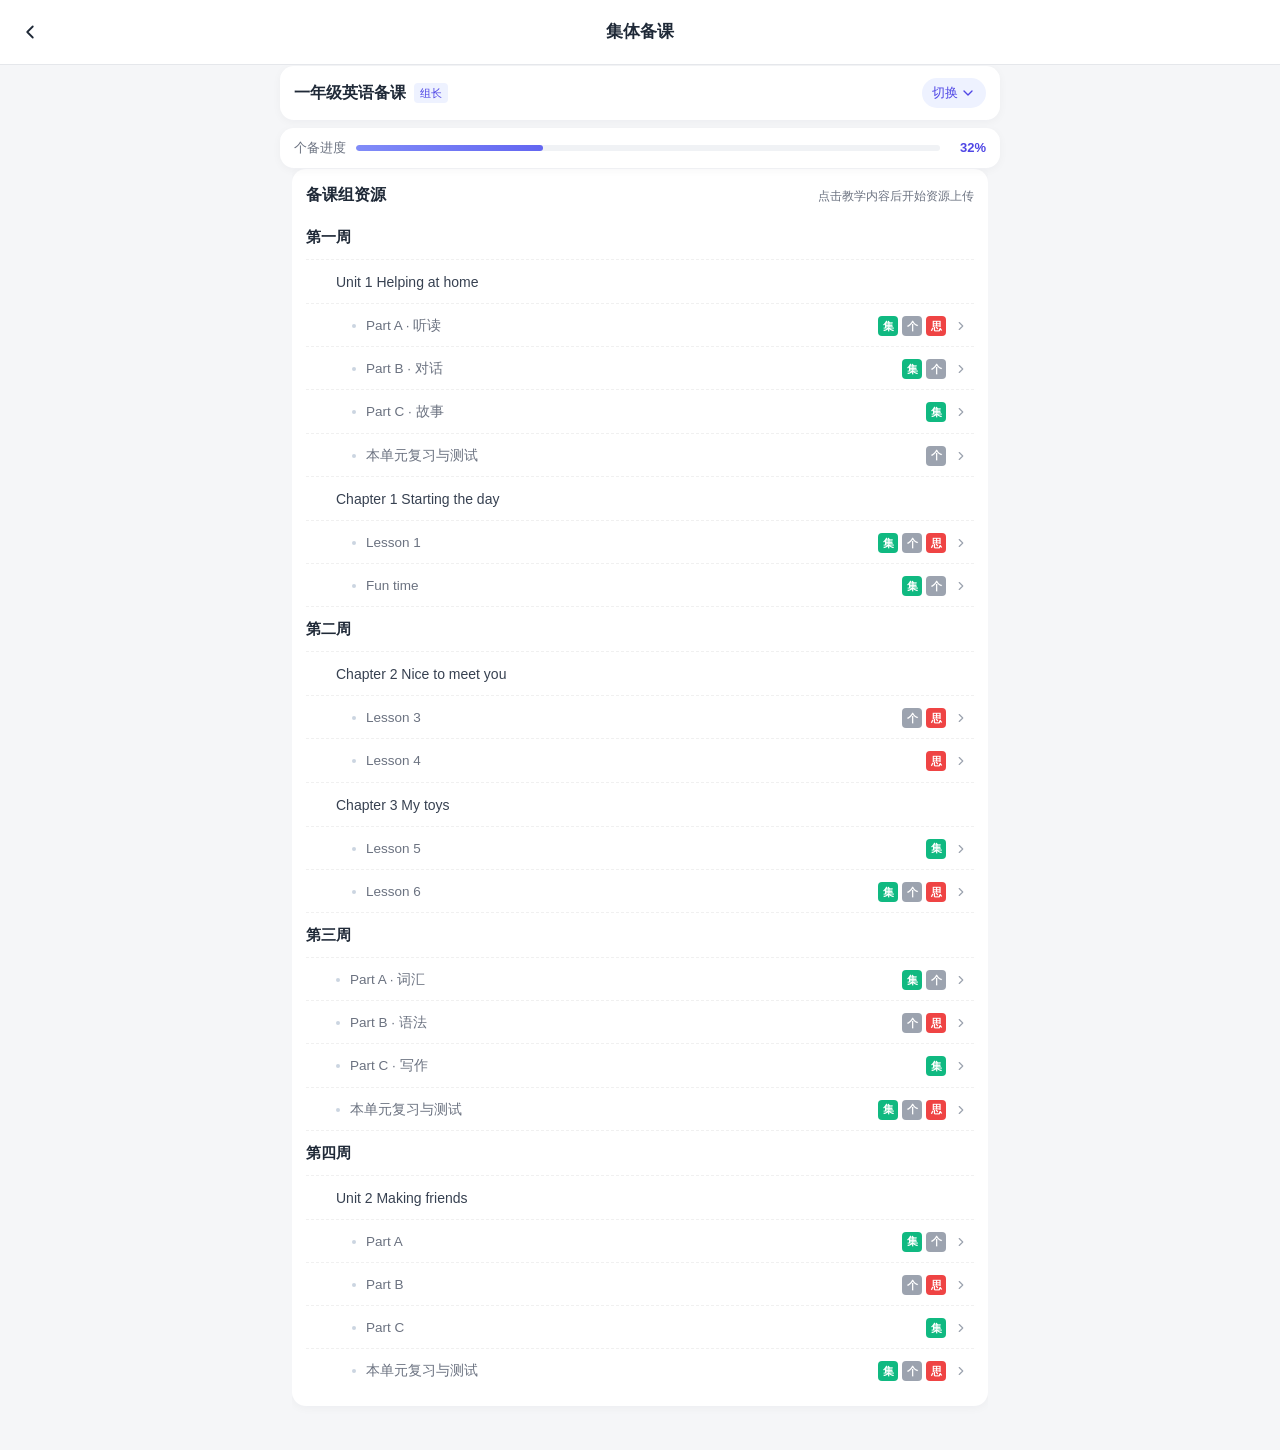
==== index.html @ 4427fc51 "集体备课 H5 端原型 - 完成核心功能" ====
<!DOCTYPE html>
<html lang="zh-CN">
<head>
  <meta charset="UTF-8" />
  <meta name="viewport" content="width=device-width, initial-scale=1.0, maximum-scale=1.0, user-scalable=no, viewport-fit=cover" />
  <meta name="theme-color" content="#4f46e5" />
  <title>集体备课</title>
  <link rel="stylesheet" href="styles.css" />
</head>
<body class="page-home">

  <!-- 顶部导航 -->
  <header class="app-header">
    <button class="icon-btn" id="btnBack" aria-label="返回">
      <svg viewBox="0 0 24 24" width="22" height="22"><path d="M15 18l-6-6 6-6" fill="none" stroke="currentColor" stroke-width="2" stroke-linecap="round" stroke-linejoin="round"/></svg>
    </button>
    <h1 class="header-title">集体备课</h1>
    <span class="icon-btn placeholder"></span>
  </header>

  <!-- 主体 -->
    <!-- 固定：备课组行 -->
  <section class="group-row-fixed" id="groupRow">
    <div class="group-row-inner">
      <div class="group-name-wrap">
        <span class="group-name" id="groupName">一年级英语备课</span>
        <span class="group-leader" id="groupLeader">组长</span>
      </div>
      <button class="group-switcher" id="btnGroupSwitcher">
        <span class="switcher-text">切换</span>
        <svg viewBox="0 0 24 24" width="16" height="16"><path d="M6 9l6 6 6-6" fill="none" stroke="currentColor" stroke-width="2" stroke-linecap="round" stroke-linejoin="round"/></svg>
      </button>
    </div>
    <!-- 个备进度 -->
    <div class="group-progress">
      <span class="progress-label">个备进度</span>
      <div class="progress-bar">
        <div class="progress-fill" id="progressFill" style="width: 32%"></div>
      </div>
      <span class="progress-text" id="progressText">32%</span>
    </div>
  </section>

  <!-- 主体：可滚动的目录区域 -->
  <main class="app-main">
    <div class="tree-scroll-area">
      <!-- 备课组资源区块 -->
      <section class="content-card">
        <div class="section-head">
          <h2 class="section-title">备课组资源</h2>
          <p class="section-tip">点击教学内容后开始资源上传</p>
        </div>

        <!-- 教学内容目录树（默认全部展开） -->
        <div class="tree-list" id="treeList">
          <!-- JS 渲染 -->
        </div>
      </section>
    </div>
  </main>

  <!-- 备课组切换弹层 -->
  <div class="modal" id="modalGroup" aria-hidden="true">
    <div class="modal-mask"></div>
    <div class="modal-sheet">
      <div class="modal-head">
        <h3>切换备课组</h3>
        <button class="icon-btn" data-close>
          <svg viewBox="0 0 24 24" width="20" height="20"><path d="M6 6l12 12M18 6L6 18" fill="none" stroke="currentColor" stroke-width="2" stroke-linecap="round"/></svg>
        </button>
      </div>
      <div class="modal-body" id="groupList">
        <!-- JS 渲染 -->
      </div>
    </div>
  </div>

  <script src="data.js"></script>
  <script src="app.js"></script>
</body>
</html>
---- styles.css ----
/* ============================================================
 *  集体备课 · H5 原型（两页：主页 + 详情页）
 *  设计基调：浅灰底 + 紫色主色 + 浅色标签
 * ============================================================ */

/* ---------- 基础变量 ---------- */
:root {
  --brand: #6366f1;
  --brand-deep: #4f46e5;
  --brand-light: #eef2ff;

  --text-main: #1f2937;
  --text-sub: #6b7280;
  --text-light: #9ca3af;

  --bg: #f5f6f8;
  --card: #ffffff;
  --border: #e5e7eb;

  --status-gray: #9ca3af;
  --status-green: #10b981;
  --status-red: #ef4444;

  --radius-lg: 14px;
  --radius-md: 10px;
  --radius-sm: 6px;

  --shadow-card: 0 2px 10px rgba(17, 24, 39, 0.04);
  --shadow-sheet: 0 -8px 24px rgba(17, 24, 39, 0.08);
}

* { box-sizing: border-box; -webkit-tap-highlight-color: transparent; }

html, body {
  margin: 0;
  padding: 0;
  background: var(--bg);
  color: var(--text-main);
  font-family: -apple-system, BlinkMacSystemFont, "PingFang SC", "Helvetica Neue", "Microsoft YaHei", sans-serif;
  font-size: 15px;
  line-height: 1.5;
  -webkit-font-smoothing: antialiased;
}

button { font-family: inherit; cursor: pointer; border: none; background: none; }
a { color: inherit; text-decoration: none; }
h1, h2, h3 { margin: 0; font-weight: 600; }

/* ---------- 顶部导航 ---------- */
.app-header {
  position: sticky;
  top: 0;
  z-index: 50;
  display: flex;
  align-items: center;
  justify-content: space-between;
  padding: 14px 12px;
  background: #fff;
  border-bottom: 1px solid var(--border);
}
.header-title {
  flex: 1;
  text-align: center;
  font-size: 17px;
  color: var(--text-main);
  font-weight: 600;
}
.icon-btn {
  display: inline-flex;
  align-items: center;
  justify-content: center;
  width: 36px;
  height: 36px;
  border-radius: 8px;
  color: var(--text-main);
}
.icon-btn.placeholder { visibility: hidden; }
.icon-btn:active { background: #f3f4f6; }

/* ---------- 主体 ---------- */
.page-home {
  display: block;
  min-height: 100vh;
}
.app-header {
  flex-shrink: 0;
}
.app-main {
  display: flex;
  flex-direction: column;
  padding: 12px;
  padding-top: 104px;
  max-width: 720px;
  margin: 0 auto;
  width: 100%;
  min-height: 0;
}

/* 固定的备课组行 */
.group-row-fixed {
  position: fixed;
  left: 0;
  right: 0;
  top: 56px;
  z-index: 10;
  padding: 10px 12px;
}
.group-row-inner {
  max-width: 720px;
  margin: 0 auto;
  display: flex;
  align-items: center;
  justify-content: space-between;
  background: var(--card);
  border-radius: var(--radius-lg);
  padding: 12px 14px;
  box-shadow: var(--shadow-card);
}
.group-progress {
  max-width: 720px;
  margin: 8px auto 0;
  display: flex;
  align-items: center;
  gap: 10px;
  padding: 10px 14px;
  background: var(--card);
  border-radius: var(--radius-lg);
  box-shadow: var(--shadow-card);
}
.group-name-wrap {
  display: flex;
  align-items: center;
  gap: 8px;
  flex: 1;
  min-width: 0;
}
.group-name {
  font-size: 16px;
  font-weight: 600;
  color: var(--text-main);
  overflow: hidden;
  text-overflow: ellipsis;
  white-space: nowrap;
}
.group-leader {
  display: inline-block;
  padding: 2px 6px;
  border-radius: 4px;
  background: var(--brand-light);
  color: var(--brand-deep);
  font-size: 11px;
  flex-shrink: 0;
}
.group-leader.hide { display: none; }
.group-switcher {
  display: inline-flex;
  align-items: center;
  gap: 2px;
  padding: 6px 10px;
  background: var(--brand-light);
  color: var(--brand-deep);
  border-radius: 20px;
  font-size: 13px;
  flex-shrink: 0;
}
.group-switcher:active { opacity: 0.7; }

/* 目录滚动区 */
.tree-scroll-area {
  overflow-y: auto;
  padding-bottom: 20px;
  -webkit-overflow-scrolling: touch;
}

/* ---------- 备课组资源卡片 ---------- */
.content-card {
  background: var(--card);
  border-radius: var(--radius-lg);
  padding: 14px;
  box-shadow: var(--shadow-card);
  margin-bottom: 12px;
}
.section-head {
  display: flex;
  align-items: baseline;
  justify-content: space-between;
  margin-bottom: 10px;
}
.section-title {
  font-size: 16px;
  font-weight: 600;
  color: var(--text-main);
}
.section-tip {
  margin: 0;
  font-size: 12px;
  color: var(--text-sub);
}

/* ---------- 目录树（默认展开） ---------- */
.tree-list {
  display: flex;
  flex-direction: column;
  gap: 2px;
}
.tree-row {
  display: flex;
  align-items: center;
  justify-content: space-between;
  padding: 10px 6px 10px 0;
  border-bottom: 1px dashed #f0f0f0;
  gap: 8px;
}
.tree-row:last-child { border-bottom: none; }
.tree-row.leaf { cursor: pointer; }
.tree-row.leaf:active { background: #fafafa; }

.tree-left {
  flex: 1;
  display: flex;
  align-items: center;
  min-width: 0;
}
.tree-indent {
  width: 14px;
  flex-shrink: 0;
}
.tree-dot {
  width: 4px;
  height: 4px;
  border-radius: 50%;
  background: #cbd5e1;
  margin-right: 10px;
  flex-shrink: 0;
}
.tree-label {
  flex: 1;
  font-size: 14px;
  color: var(--text-main);
  overflow: hidden;
  text-overflow: ellipsis;
  white-space: nowrap;
}
.tree-row.level-0 > .tree-left > .tree-label {
  font-weight: 600;
  font-size: 14.5px;
  color: var(--text-main);
}
.tree-row.level-1 > .tree-left > .tree-label {
  color: #374151;
  font-size: 14px;
}
.tree-row.leaf > .tree-left > .tree-label {
  color: var(--text-sub);
  font-size: 13.5px;
}

.tree-right {
  display: inline-flex;
  align-items: center;
  gap: 4px;
  flex-shrink: 0;
}
.tree-right .status-tag {
  display: inline-flex;
  align-items: center;
  justify-content: center;
  width: 20px;
  height: 20px;
  border-radius: 4px;
  font-size: 11px;
  font-weight: 600;
  color: #fff;
}
.status-tag.s-ji { background: var(--status-green); }
.status-tag.s-ge { background: var(--status-gray); }
.status-tag.s-si { background: var(--status-red); }

.arrow-right {
  color: var(--text-light);
  margin-left: 4px;
}

/* ---------- 个备进度 ---------- */
.progress-wrap {
  display: flex;
  align-items: center;
  gap: 10px;
  padding: 12px 14px;
  background: var(--card);
  border-radius: var(--radius-lg);
  box-shadow: var(--shadow-card);
}
.progress-label {
  font-size: 13px;
  color: var(--text-sub);
  flex-shrink: 0;
}
.progress-bar {
  flex: 1;
  height: 6px;
  background: #f0f2f5;
  border-radius: 999px;
  overflow: hidden;
}
.progress-fill {
  height: 100%;
  background: linear-gradient(90deg, #818cf8, var(--brand));
  border-radius: 999px;
  transition: width 0.4s;
}
.progress-text {
  font-size: 13px;
  color: var(--brand-deep);
  font-weight: 600;
  flex-shrink: 0;
  min-width: 36px;
  text-align: right;
}

/* ---------- 弹层（备课组切换） ---------- */
.modal {
  position: fixed;
  inset: 0;
  z-index: 100;
  display: none;
}
.modal.show { display: block; }
.modal-mask {
  position: absolute;
  inset: 0;
  background: rgba(17, 24, 39, 0.45);
  animation: fadeIn 0.2s;
}
.modal-sheet {
  position: absolute;
  left: 0; right: 0; bottom: 0;
  background: #fff;
  border-radius: 16px 16px 0 0;
  padding: 16px 12px 24px;
  box-shadow: var(--shadow-sheet);
  animation: slideUp 0.25s;
  max-height: 70vh;
  overflow: hidden;
  display: flex;
  flex-direction: column;
}
.modal-head {
  display: flex;
  align-items: center;
  justify-content: space-between;
  padding: 0 6px 12px;
  border-bottom: 1px solid var(--border);
}
.modal-head h3 {
  font-size: 16px;
  font-weight: 600;
}
.modal-body {
  padding: 8px 0 0;
  overflow-y: auto;
}

@keyframes fadeIn { from { opacity: 0 } to { opacity: 1 } }
@keyframes slideUp { from { transform: translateY(100%) } to { transform: translateY(0) } }

/* 弹层内的组列表项 */
.group-item {
  display: flex;
  align-items: center;
  justify-content: space-between;
  padding: 14px 10px;
  border-bottom: 1px solid #f3f4f6;
}
.group-item:last-child { border-bottom: none; }
.group-item.active { background: var(--brand-light); }
.group-item-left {
  display: flex;
  align-items: center;
  gap: 10px;
  min-width: 0;
  flex: 1;
}
.group-item-name {
  font-size: 15px;
  font-weight: 500;
  color: var(--text-main);
  overflow: hidden;
  text-overflow: ellipsis;
  white-space: nowrap;
}
.group-item-sub {
  margin-top: 2px;
  font-size: 12px;
  color: var(--text-sub);
}
.group-item-tag {
  display: inline-block;
  padding: 2px 7px;
  border-radius: 4px;
  font-size: 11px;
  background: var(--brand-light);
  color: var(--brand-deep);
  margin-left: 6px;
}
.group-item-tag.host { background: #fef3c7; color: #b45309; }
.group-item-tag.current { background: var(--brand); color: #fff; }

/* ============================================================
 *  详情页样式
 * ============================================================ */
.detail-path {
  background: var(--card);
  border-radius: var(--radius-lg);
  padding: 8px 14px;
  box-shadow: var(--shadow-card);
  margin-bottom: 10px;
  font-size: 13px;
  color: var(--text-sub);
  display: flex;
  flex-wrap: wrap;
  align-items: center;
  gap: 6px;
}
.detail-path .path-part {
  color: var(--text-sub);
}
.detail-path .path-part.cur {
  color: var(--brand-deep);
  font-weight: 600;
}
.detail-path .path-sep {
  color: var(--text-light);
}

/* ---------- Tab ---------- */
.tabs-section {
  background: var(--card);
  border-radius: var(--radius-lg);
  padding: 12px;
  box-shadow: var(--shadow-card);
}
.tab-bar {
  position: relative;
  display: flex;
  background: #f3f4f6;
  border-radius: 10px;
  padding: 4px;
  margin-bottom: 14px;
}
.tab-item {
  flex: 1;
  padding: 9px 10px;
  border-radius: 8px;
  font-size: 14px;
  color: var(--text-sub);
  text-align: center;
  position: relative;
  z-index: 2;
  transition: color 0.2s;
}
.tab-item.active {
  background: #fff;
  color: var(--text-main);
  font-weight: 600;
  box-shadow: 0 1px 3px rgba(0, 0, 0, 0.06);
}
.tab-content {
  display: none;
}
.tab-content.active {
  display: block;
  animation: fadeIn 0.2s;
}
.tab-info-bar {
  display: flex;
  align-items: center;
  justify-content: space-between;
  margin-bottom: 10px;
  font-size: 13px;
  color: var(--text-sub);
}
.tab-info-bar .info-host b {
  color: var(--text-main);
  font-weight: 600;
}

/* ---------- 资源卡片 ---------- */
.resource-list {
  display: flex;
  flex-direction: column;
  gap: 10px;
  margin-bottom: 12px;
}
.resource-list:empty::before {
  content: "暂无资源";
  display: block;
  padding: 24px 0;
  text-align: center;
  color: var(--text-light);
  font-size: 13px;
}
.resource-card {
  display: flex;
  align-items: center;
  gap: 12px;
  padding: 12px;
  background: #fafbfc;
  border: 1px solid #eef0f3;
  border-radius: var(--radius-md);
}
.resource-icon {
  width: 44px;
  height: 44px;
  border-radius: 10px;
  display: flex;
  align-items: center;
  justify-content: center;
  font-size: 14px;
  font-weight: 700;
  color: #fff;
  flex-shrink: 0;
}
.ic-doc { background: linear-gradient(135deg, #60a5fa, #3b82f6); }
.ic-ppt { background: linear-gradient(135deg, #fb923c, #ea580c); }
.ic-pdf { background: linear-gradient(135deg, #f87171, #dc2626); }
.ic-zip { background: linear-gradient(135deg, #a78bfa, #7c3aed); }
.ic-audio { background: linear-gradient(135deg, #34d399, #059669); }
.ic-video { background: linear-gradient(135deg, #fbbf24, #d97706); }
.ic-other { background: linear-gradient(135deg, #94a3b8, #475569); }

.resource-info {
  flex: 1;
  min-width: 0;
}
.resource-title {
  font-size: 14px;
  font-weight: 500;
  color: var(--text-main);
  overflow: hidden;
  text-overflow: ellipsis;
  white-space: nowrap;
}
.resource-meta {
  display: flex;
  align-items: center;
  gap: 6px;
  margin-top: 4px;
  font-size: 12px;
  color: var(--text-light);
}
.resource-meta .tag-chip {
  display: inline-block;
  padding: 1px 6px;
  border-radius: 4px;
  background: #eef2ff;
  color: var(--brand-deep);
  font-size: 11px;
}
.resource-actions {
  display: flex;
  align-items: center;
  gap: 4px;
  flex-shrink: 0;
}
.btn-mini {
  width: 30px;
  height: 30px;
  border-radius: 8px;
  display: inline-flex;
  align-items: center;
  justify-content: center;
  color: var(--text-sub);
}
.btn-mini:active { background: #eef0f3; }

/* ---------- 上传区 ---------- */
.upload-dropzone {
  display: flex;
  align-items: center;
  justify-content: center;
  gap: 6px;
  padding: 16px;
  border: 1.5px dashed #cbd5e1;
  border-radius: var(--radius-md);
  background: #fafbfc;
  color: var(--text-sub);
  font-size: 13px;
  cursor: pointer;
  transition: all 0.2s;
}
.upload-dropzone:hover,
.upload-dropzone:active {
  border-color: var(--brand);
  color: var(--brand-deep);
  background: var(--brand-light);
}

.upload-progress-list {
  display: flex;
  flex-direction: column;
  gap: 6px;
  margin-top: 10px;
}
.upload-progress-item {
  padding: 10px 12px;
  background: #f9fafb;
  border: 1px solid var(--border);
  border-radius: var(--radius-sm);
  font-size: 12px;
  color: var(--text-main);
}
.upload-progress-item .up-name {
  display: flex;
  justify-content: space-between;
  margin-bottom: 4px;
}
.upload-progress-item .up-name .percent { color: var(--brand-deep); }
.upload-progress-item .up-bar {
  height: 4px;
  background: #e5e7eb;
  border-radius: 999px;
  overflow: hidden;
}
.upload-progress-item .up-bar-fill {
  height: 100%;
  background: var(--brand);
  border-radius: 999px;
  transition: width 0.3s;
}

/* ---------- 资源类型标签 ---------- */
.resource-types {
  display: flex;
  align-items: center;
  gap: 4px;
}
.type-tag {
  display: flex;
  align-items: center;
  gap: 3px;
  padding: 2px 6px;
  border-radius: 16px;
  font-size: 11px;
  background: #f3f4f6;
  color: var(--text-sub);
}
.type-tag.done {
  background: var(--brand-light);
  color: var(--brand-deep);
}
.type-tag.done::before {
  content: "";
  width: 8px;
  height: 8px;
  border-radius: 50%;
  background: var(--status-green);
}
.type-tag.pending::before {
  content: "";
  width: 8px;
  height: 8px;
  border-radius: 50%;
  background: var(--status-gray);
}

/* ---------- 教师头像滚动 ---------- */
.teacher-scroll {
  display: flex;
  gap: 12px;
  padding: 6px 0 10px;
  overflow-x: auto;
  -webkit-overflow-scrolling: touch;
  scroll-snap-type: x mandatory;
  scrollbar-width: none;
}
.teacher-scroll::-webkit-scrollbar { display: none; }
.teacher-avatar-item {
  flex-shrink: 0;
  display: flex;
  flex-direction: column;
  align-items: center;
  gap: 6px;
  scroll-snap-align: start;
  padding: 4px 8px;
  border-radius: 10px;
  transition: background 0.2s;
}
.teacher-avatar-item.active {
  background: var(--brand-light);
}
.teacher-avatar {
  width: 48px;
  height: 48px;
  border-radius: 50%;
  background: #e5e7eb;
  color: #6b7280;
  font-size: 16px;
  font-weight: 600;
  display: flex;
  align-items: center;
  justify-content: center;
  border: 3px solid transparent;
  transition: all 0.2s;
}
.teacher-avatar.active {
  background: linear-gradient(135deg, var(--brand), var(--brand-deep));
  color: #fff;
  border-color: var(--brand);
  box-shadow: 0 2px 8px rgba(99, 102, 241, 0.3);
  transform: scale(1.05);
}
.teacher-name {
  font-size: 12px;
  color: var(--text-sub);
}
.teacher-name.active {
  color: var(--brand-deep);
  font-weight: 600;
}

/* ---------- 资源卡片操作按钮 ---------- */
.resource-actions {
  display: flex;
  align-items: center;
  gap: 2px;
  flex-shrink: 0;
}
.btn-mini {
  width: 28px;
  height: 28px;
  border-radius: 7px;
  display: inline-flex;
  align-items: center;
  justify-content: center;
  color: var(--text-sub);
}
.btn-mini:active { background: #eef0f3; }
.btn-more {
  width: 28px;
  height: 28px;
  border-radius: 7px;
  display: inline-flex;
  align-items: center;
  justify-content: center;
  color: var(--text-light);
}
.btn-more:active { background: #f3f4f6; }

/* ---------- 完成集备区域 ---------- */
.complete-area {
  margin-top: 12px;
  padding-top: 12px;
  border-top: 1px solid var(--border);
}
.complete-area.hide {
  display: none;
}
.btn-complete {
  width: 100%;
  padding: 12px;
  background: linear-gradient(135deg, var(--brand), var(--brand-deep));
  color: #fff;
  border-radius: var(--radius-md);
  font-size: 15px;
  font-weight: 600;
}
.btn-complete:active { opacity: 0.9; }

/* ---------- 上传区域控制 ---------- */
.upload-area {
  margin-top: 12px;
}
.upload-area.hide {
  display: none;
}

/* ---------- Tab 栏置顶样式 ---------- */
.tabs-section-top {
  background: #fff;
  border-bottom: 1px solid var(--border);
  position: sticky;
  top: 56px;
  z-index: 8;
}

/* ---------- 底部操作栏 ---------- */
.bottom-bar {
  position: fixed;
  left: 0;
  right: 0;
  bottom: 0;
  padding: 12px;
  background: #fff;
  border-top: 1px solid var(--border);
  box-shadow: 0 -2px 10px rgba(17, 24, 39, 0.06);
  z-index: 50;
}
.bottom-bar.hide {
  display: none;
}
.btn-complete {
  width: 100%;
  padding: 12px;
  background: linear-gradient(135deg, var(--brand), var(--brand-deep));
  color: #fff;
  border-radius: var(--radius-md);
  font-size: 15px;
  font-weight: 600;
}
.btn-complete:active { opacity: 0.9; }

/* ---------- 完成集备弹窗样式 ---------- */
.modal-complete {
  max-height: 80vh;
  overflow: hidden;
}
.modal-complete .modal-body {
  padding: 16px;
  max-height: 50vh;
  overflow-y: auto;
}
.confirm-text {
  font-size: 14px;
  color: var(--text-sub);
  line-height: 1.6;
  margin: 0 0 16px;
}
.resource-status-list {
  background: #f9fafb;
  border-radius: var(--radius-md);
  padding: 8px 0;
}
.resource-status-item {
  display: flex;
  align-items: center;
  padding: 10px 12px;
  gap: 10px;
}
.resource-status-item + .resource-status-item {
  border-top: 1px solid #e5e7eb;
}
.resource-status-icon {
  width: 28px;
  height: 28px;
  border-radius: 6px;
  display: flex;
  align-items: center;
  justify-content: center;
  font-size: 12px;
}
.resource-status-icon.done {
  background: linear-gradient(135deg, #dbeafe, #bfdbfe);
  color: #1d4ed8;
}
.resource-status-icon.pending {
  background: linear-gradient(135deg, #fef3c7, #fde68a);
  color: #b45309;
}
.resource-status-name {
  flex: 1;
  font-size: 13px;
  color: var(--text-main);
}
.resource-status-info {
  font-size: 12px;
  color: var(--text-sub);
}
.btn-complete:disabled {
  opacity: 0.5;
  cursor: not-allowed;
}

/* ---------- 对话框弹窗样式 ---------- */
.modal-dialog {
  position: absolute;
  left: 20px;
  right: 20px;
  top: 50%;
  transform: translateY(-50%);
  background: #fff;
  border-radius: 16px;
  overflow: hidden;
  animation: slideUp 0.25s;
}
.modal-header {
  display: flex;
  align-items: center;
  justify-content: space-between;
  padding: 16px;
  border-bottom: 1px solid var(--border);
}
.modal-header h3 {
  font-size: 16px;
  font-weight: 600;
  margin: 0;
}
.modal-body {
  padding: 16px;
}
.modal-footer {
  display: flex;
  gap: 12px;
  padding: 12px 16px;
  border-top: 1px solid var(--border);
}
.btn-cancel {
  flex: 1;
  padding: 10px;
  background: #f3f4f6;
  color: var(--text-main);
  border-radius: var(--radius-md);
  font-size: 14px;
}
.btn-confirm {
  flex: 1;
  padding: 10px;
  background: var(--brand);
  color: #fff;
  border-radius: var(--radius-md);
  font-size: 14px;
  font-weight: 500;
}

/* ---------- 资源类型选择网格 ---------- */
.type-grid {
  display: flex;
  flex-wrap: wrap;
  gap: 10px;
}
.type-tag-item {
  padding: 8px 16px;
  border-radius: 20px;
  background: #f3f4f6;
  color: var(--text-main);
  font-size: 14px;
  border: 2px solid transparent;
  transition: all 0.2s;
}
.type-tag-item.active {
  background: var(--brand-light);
  color: var(--brand-deep);
  border-color: var(--brand);
}

/* ---------- 重命名输入框 ---------- */
.rename-input {
  width: 100%;
  padding: 12px;
  border: 1px solid var(--border);
  border-radius: var(--radius-md);
  font-size: 14px;
  box-sizing: border-box;
}
.rename-input:focus {
  outline: none;
  border-color: var(--brand);
}

/* ---------- 操作菜单弹层 ---------- */
.modal-menu {
  position: absolute;
  left: 12px;
  right: 12px;
  bottom: 12px;
  background: #fff;
  border-radius: 16px;
  padding: 8px;
  box-shadow: 0 -8px 24px rgba(17, 24, 39, 0.12);
  animation: slideUp 0.25s;
}
.menu-item {
  display: flex;
  align-items: center;
  gap: 12px;
  padding: 14px 16px;
  border-radius: 10px;
  font-size: 15px;
  color: var(--text-main);
}
.menu-item:active { background: #f3f4f6; }
.menu-danger { color: var(--status-red); }
.menu-cancel {
  margin-top: 8px;
  padding-top: 16px;
  border-top: 1px solid var(--border);
  justify-content: center;
}

/* ---------- Toast ---------- */
.toast {
  position: fixed;
  left: 50%;
  top: 30%;
  transform: translateX(-50%);
  padding: 10px 16px;
  background: rgba(17, 24, 39, 0.85);
  color: #fff;
  border-radius: 8px;
  font-size: 13px;
  z-index: 200;
  opacity: 0;
  pointer-events: none;
  transition: opacity 0.2s;
  max-width: 80%;
  text-align: center;
}
.toast.show {
  opacity: 1;
}
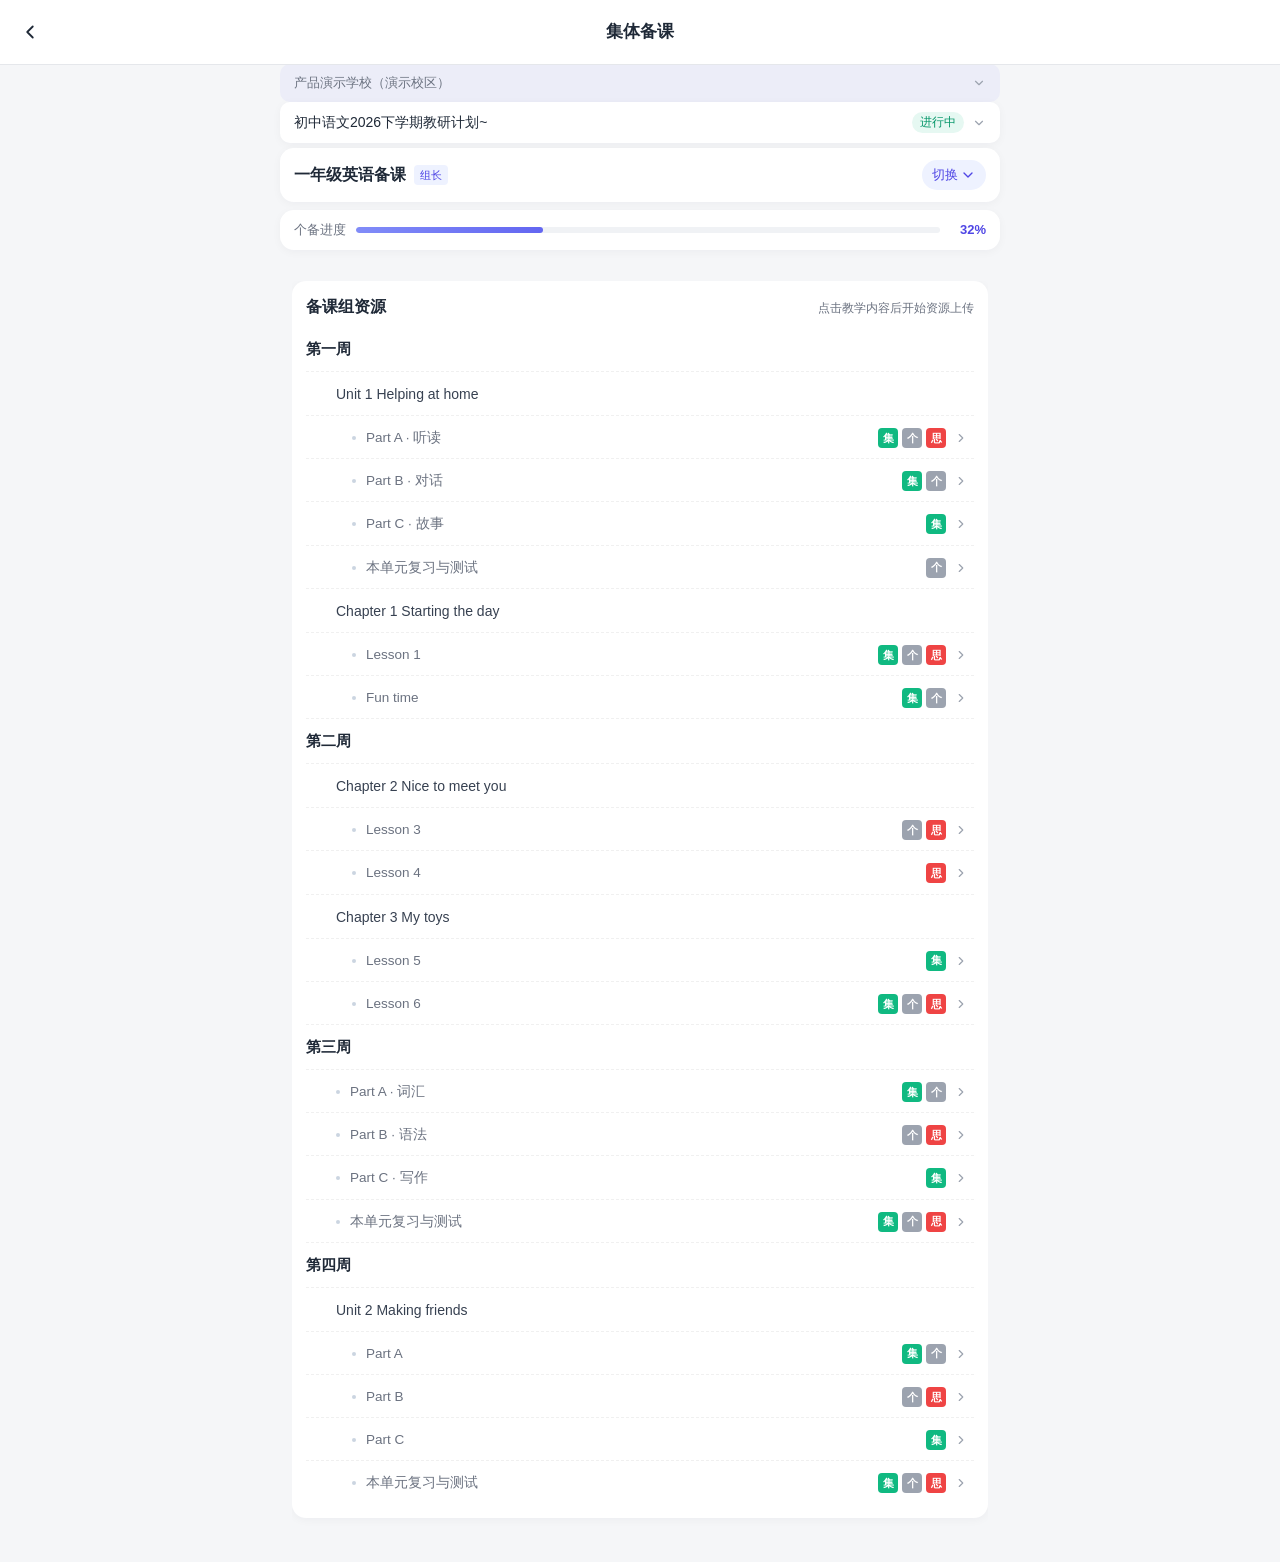
==== commit 875fb807: "更新：增加学校/校区选择和教学计划功能" ====
--- a/index.html
+++ b/index.html
@@ -17,6 +17,27 @@
     <h1 class="header-title">集体备课</h1>
     <span class="icon-btn placeholder"></span>
   </header>
+
+  <!-- 学校/校区选择行 -->
+  <section class="school-row-fixed" id="schoolRow">
+    <div class="school-row-inner">
+      <button class="school-switcher" id="btnSchoolSwitcher">
+        <span class="school-text" id="schoolText">产品演示学校（演示校区）</span>
+        <svg viewBox="0 0 24 24" width="14" height="14"><path d="M6 9l6 6 6-6" fill="none" stroke="currentColor" stroke-width="2" stroke-linecap="round" stroke-linejoin="round"/></svg>
+      </button>
+    </div>
+  </section>
+
+  <!-- 教学计划行 -->
+  <section class="plan-row-fixed" id="planRow">
+    <div class="plan-row-inner">
+      <button class="plan-switcher" id="btnPlanSwitcher">
+        <span class="plan-name" id="planName">初中语文2026下学期教研计划~</span>
+        <span class="plan-status" id="planStatus">进行中</span>
+        <svg viewBox="0 0 24 24" width="14" height="14"><path d="M6 9l6 6 6-6" fill="none" stroke="currentColor" stroke-width="2" stroke-linecap="round" stroke-linejoin="round"/></svg>
+      </button>
+    </div>
+  </section>
 
   <!-- 主体 -->
     <!-- 固定：备课组行 -->
@@ -59,6 +80,38 @@
     </div>
   </main>
 
+  <!-- 学校/校区切换弹层 -->
+  <div class="modal" id="modalSchool" aria-hidden="true">
+    <div class="modal-mask"></div>
+    <div class="modal-sheet">
+      <div class="modal-head">
+        <h3>选择学校及校区</h3>
+        <button class="icon-btn" data-close>
+          <svg viewBox="0 0 24 24" width="20" height="20"><path d="M6 6l12 12M18 6L6 18" fill="none" stroke="currentColor" stroke-width="2" stroke-linecap="round"/></svg>
+        </button>
+      </div>
+      <div class="modal-body" id="schoolList">
+        <!-- JS 渲染 -->
+      </div>
+    </div>
+  </div>
+
+  <!-- 教学计划切换弹层 -->
+  <div class="modal" id="modalPlan" aria-hidden="true">
+    <div class="modal-mask"></div>
+    <div class="modal-sheet">
+      <div class="modal-head">
+        <h3>选择教学计划</h3>
+        <button class="icon-btn" data-close>
+          <svg viewBox="0 0 24 24" width="20" height="20"><path d="M6 6l12 12M18 6L6 18" fill="none" stroke="currentColor" stroke-width="2" stroke-linecap="round"/></svg>
+        </button>
+      </div>
+      <div class="modal-body" id="planList">
+        <!-- JS 渲染 -->
+      </div>
+    </div>
+  </div>
+
   <!-- 备课组切换弹层 -->
   <div class="modal" id="modalGroup" aria-hidden="true">
     <div class="modal-mask"></div>
--- a/styles.css
+++ b/styles.css
@@ -89,11 +89,105 @@
   display: flex;
   flex-direction: column;
   padding: 12px;
-  padding-top: 104px;
+  padding-top: 216px;
   max-width: 720px;
   margin: 0 auto;
   width: 100%;
   min-height: 0;
+}
+
+/* 学校选择行 */
+.school-row-fixed {
+  position: fixed;
+  left: 0;
+  right: 0;
+  top: 56px;
+  z-index: 10;
+  padding: 8px 12px;
+}
+.school-row-inner {
+  max-width: 720px;
+  margin: 0 auto;
+}
+.school-switcher {
+  width: 100%;
+  display: flex;
+  align-items: center;
+  justify-content: space-between;
+  padding: 10px 14px;
+  background: rgba(99, 102, 241, 0.06);
+  border-radius: var(--radius-md);
+  font-size: 13px;
+  color: var(--text-sub);
+}
+.school-text {
+  flex: 1;
+  overflow: hidden;
+  text-overflow: ellipsis;
+  white-space: nowrap;
+  text-align: left;
+}
+.school-switcher svg {
+  flex-shrink: 0;
+  color: var(--text-light);
+}
+
+/* 教学计划行 */
+.plan-row-fixed {
+  position: fixed;
+  left: 0;
+  right: 0;
+  top: 102px;
+  z-index: 10;
+  padding: 0 12px 8px;
+}
+.plan-row-inner {
+  max-width: 720px;
+  margin: 0 auto;
+}
+.plan-switcher {
+  width: 100%;
+  display: flex;
+  align-items: center;
+  justify-content: space-between;
+  padding: 10px 14px;
+  background: var(--card);
+  border-radius: var(--radius-md);
+  box-shadow: var(--shadow-card);
+}
+.plan-name {
+  flex: 1;
+  overflow: hidden;
+  text-overflow: ellipsis;
+  white-space: nowrap;
+  text-align: left;
+  font-size: 14px;
+  font-weight: 500;
+  color: var(--text-main);
+}
+.plan-status {
+  display: inline-block;
+  padding: 2px 8px;
+  border-radius: 12px;
+  font-size: 12px;
+  margin: 0 8px;
+  flex-shrink: 0;
+}
+.plan-status.status-progress {
+  background: rgba(16, 185, 129, 0.1);
+  color: #059669;
+}
+.plan-status.status-pending {
+  background: rgba(156, 163, 175, 0.1);
+  color: #6b7280;
+}
+.plan-status.status-done {
+  background: rgba(239, 68, 68, 0.1);
+  color: #dc2626;
+}
+.plan-switcher svg {
+  flex-shrink: 0;
+  color: var(--text-light);
 }
 
 /* 固定的备课组行 */
@@ -101,9 +195,9 @@
   position: fixed;
   left: 0;
   right: 0;
-  top: 56px;
+  top: 148px;
   z-index: 10;
-  padding: 10px 12px;
+  padding: 0 12px 8px;
 }
 .group-row-inner {
   max-width: 720px;
@@ -405,6 +499,69 @@
 }
 .group-item-tag.host { background: #fef3c7; color: #b45309; }
 .group-item-tag.current { background: var(--brand); color: #fff; }
+
+/* ---------- 学校选择弹层样式 ---------- */
+.school-section {
+  padding: 8px 0;
+}
+.school-section + .school-section {
+  border-top: 1px solid #f3f4f6;
+}
+.school-section-title {
+  font-size: 14px;
+  font-weight: 600;
+  color: var(--text-main);
+  padding: 8px 10px;
+}
+.campus-list {
+  display: flex;
+  flex-wrap: wrap;
+  gap: 8px;
+  padding: 0 10px;
+}
+.campus-item {
+  padding: 10px 16px;
+  background: #f9fafb;
+  border-radius: 20px;
+  font-size: 14px;
+  color: var(--text-sub);
+  border: 2px solid transparent;
+}
+.campus-item.active {
+  background: var(--brand-light);
+  color: var(--brand-deep);
+  border-color: var(--brand);
+}
+
+/* ---------- 教学计划选择弹层样式 ---------- */
+.plan-item {
+  display: flex;
+  align-items: center;
+  justify-content: space-between;
+  padding: 14px 10px;
+  border-bottom: 1px solid #f3f4f6;
+}
+.plan-item:last-child {
+  border-bottom: none;
+}
+.plan-item.active {
+  background: var(--brand-light);
+}
+.plan-item-name {
+  flex: 1;
+  font-size: 15px;
+  color: var(--text-main);
+  overflow: hidden;
+  text-overflow: ellipsis;
+  white-space: nowrap;
+}
+.plan-item-status {
+  display: inline-block;
+  padding: 3px 8px;
+  border-radius: 12px;
+  font-size: 12px;
+  flex-shrink: 0;
+}
 
 /* ============================================================
  *  详情页样式
